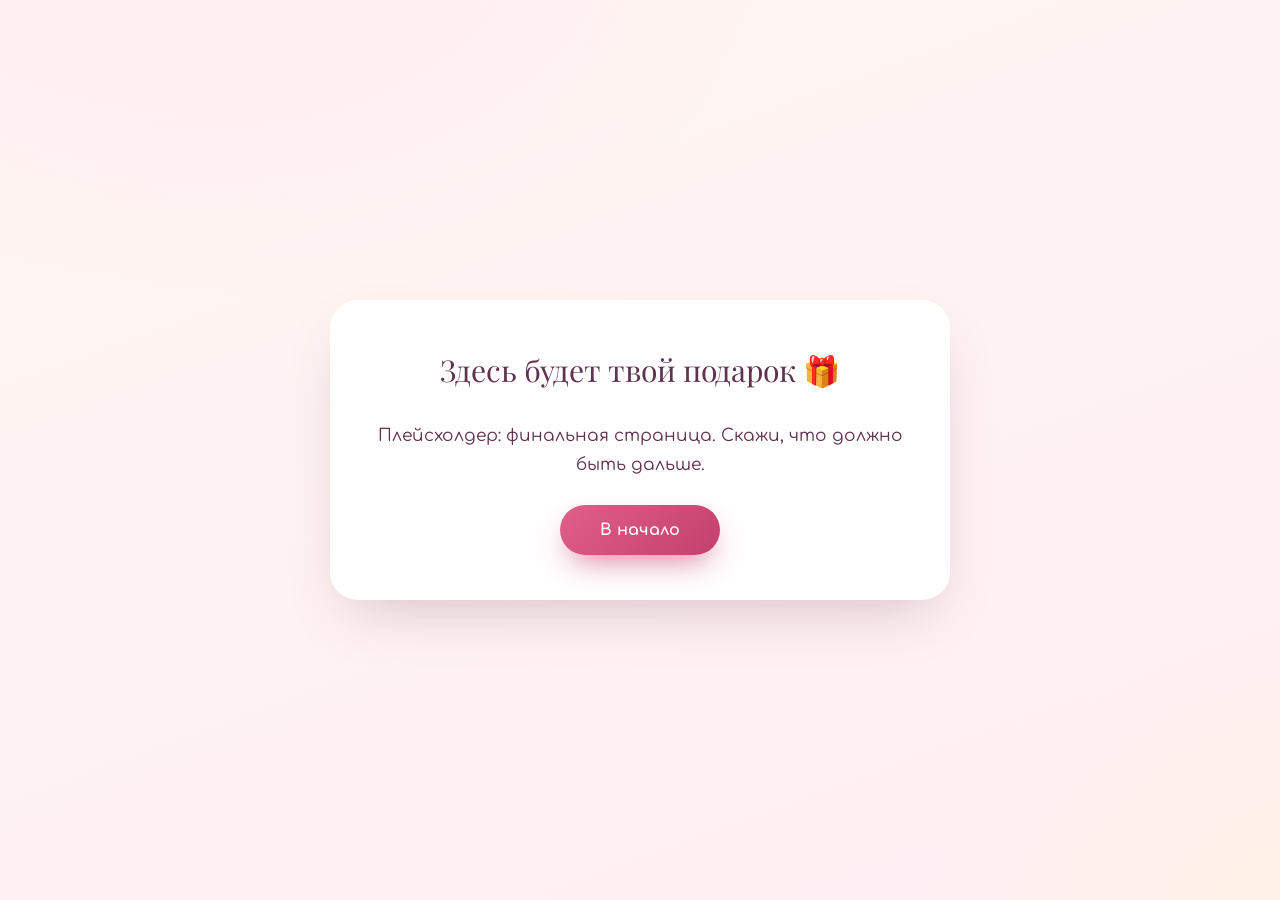
==== final.html @ 84bc2a52 "Rework: white landing with falling emoji; question -> reveal flow with wrong-answer modal" ====
<!DOCTYPE html>
<html lang="ru">
<head>
  <meta charset="UTF-8" />
  <meta name="viewport" content="width=device-width, initial-scale=1.0" />
  <title>Подарок · День матери</title>
  <link rel="preconnect" href="https://fonts.googleapis.com" />
  <link rel="preconnect" href="https://fonts.gstatic.com" crossorigin />
  <link
    href="https://fonts.googleapis.com/css2?family=Comfortaa:wght@400;500;600;700&family=Playfair+Display:ital,wght@0,500;0,600;0,700;1,500&display=swap"
    rel="stylesheet"
  />
  <link rel="stylesheet" href="css/quiz.css" />
</head>
<body>
  <main class="stage">
    <div class="card card--reveal">
      <p class="reveal-text" style="font-family: 'Playfair Display', serif; font-size: 30px; color: #5f3350;">
        Здесь будет твой подарок 🎁
      </p>
      <p class="reveal-text">
        Плейсхолдер: финальная страница. Скажи, что должно быть дальше.
      </p>
      <a class="btn btn--primary" href="index.html">В начало</a>
    </div>
  </main>
</body>
</html>
---- css/quiz.css ----
:root {
  --blush: #ffe3ea;
  --rose: #e0608a;
  --rose-deep: #c43f6d;
  --plum: #5f3350;
  --ink: #4a2f42;
  --ink-soft: #7c6473;
  --white: #ffffff;
  --shadow: 0 24px 60px -20px rgba(95, 51, 80, 0.28);
}

* {
  box-sizing: border-box;
  margin: 0;
  padding: 0;
}

html,
body {
  height: 100%;
}

body {
  font-family: "Comfortaa", system-ui, sans-serif;
  color: var(--ink);
  background:
    radial-gradient(1100px 700px at 15% -10%, #ffe9f0 0%, transparent 55%),
    radial-gradient(1000px 800px at 110% 110%, #fff2df 0%, transparent 50%),
    linear-gradient(160deg, #fff7f2 0%, #ffeef4 100%);
  min-height: 100vh;
  display: flex;
  align-items: center;
  justify-content: center;
  padding: 24px;
  -webkit-font-smoothing: antialiased;
}

.stage {
  width: 100%;
  max-width: 620px;
}

.card {
  background: rgba(255, 255, 255, 0.9);
  backdrop-filter: blur(14px);
  border: 1px solid rgba(255, 255, 255, 0.9);
  border-radius: 28px;
  box-shadow: var(--shadow);
  padding: 44px 36px;
  animation: rise 0.5s ease both;
}

@keyframes rise {
  from {
    opacity: 0;
    transform: translateY(18px);
  }
  to {
    opacity: 1;
    transform: translateY(0);
  }
}

/* ---------- прогресс ---------- */
.progress {
  display: flex;
  align-items: center;
  gap: 14px;
  margin-bottom: 28px;
}

.progress__bar {
  flex: 1;
  height: 10px;
  border-radius: 999px;
  background: var(--blush);
  overflow: hidden;
}

.progress__fill {
  height: 100%;
  width: 0;
  border-radius: 999px;
  background: linear-gradient(90deg, var(--rose), #e5a94a);
  transition: width 0.45s ease;
}

.progress__label {
  font-size: 13px;
  font-weight: 600;
  color: var(--ink-soft);
  white-space: nowrap;
}

/* ---------- вопрос ---------- */
.story {
  font-family: "Playfair Display", serif;
  font-size: clamp(21px, 4.5vw, 29px);
  line-height: 1.4;
  color: var(--plum);
  margin-bottom: 26px;
}

.options {
  display: grid;
  gap: 12px;
}

.option {
  font-family: inherit;
  font-size: 16px;
  font-weight: 500;
  text-align: left;
  color: var(--ink);
  background: var(--white);
  border: 2px solid var(--blush);
  border-radius: 18px;
  padding: 16px 20px;
  cursor: pointer;
  display: flex;
  align-items: center;
  gap: 12px;
  transition: border-color 0.2s ease, transform 0.15s ease;
}

.option:hover {
  border-color: var(--rose);
  transform: translateY(-1px);
}

.option__mark {
  flex: 0 0 26px;
  height: 26px;
  border-radius: 50%;
  background: var(--blush);
  color: var(--rose-deep);
  display: grid;
  place-items: center;
  font-size: 13px;
  font-weight: 700;
}

/* ---------- кнопки ---------- */
.btn {
  font-family: inherit;
  font-size: 16px;
  font-weight: 700;
  border: none;
  border-radius: 999px;
  padding: 16px 40px;
  cursor: pointer;
  text-decoration: none;
  display: inline-block;
  transition: transform 0.15s ease, box-shadow 0.2s ease;
}

.btn--primary {
  color: #fff;
  background: linear-gradient(135deg, var(--rose) 0%, var(--rose-deep) 100%);
  box-shadow: 0 14px 30px -10px rgba(196, 63, 109, 0.7);
}

.btn--primary:hover {
  transform: translateY(-2px);
  box-shadow: 0 20px 38px -12px rgba(196, 63, 109, 0.75);
}

.btn--primary:active {
  transform: scale(0.98);
}

/* ---------- модальное окно ---------- */
.modal {
  position: fixed;
  inset: 0;
  z-index: 50;
  display: grid;
  place-items: center;
  padding: 24px;
  background: rgba(95, 51, 80, 0.45);
  backdrop-filter: blur(4px);
  animation: fade 0.2s ease both;
}

.modal[hidden] {
  display: none;
}

@keyframes fade {
  from {
    opacity: 0;
  }
  to {
    opacity: 1;
  }
}

.modal__box {
  background: #fff;
  border-radius: 24px;
  padding: 34px 30px;
  max-width: 420px;
  text-align: center;
  box-shadow: 0 30px 70px -20px rgba(95, 51, 80, 0.5);
  animation: rise 0.3s ease both;
}

.modal__emoji {
  font-size: 40px;
  margin-bottom: 12px;
}

.modal__text {
  font-size: 17px;
  line-height: 1.55;
  color: var(--plum);
  margin-bottom: 24px;
}

/* ---------- страница «фото + текст» ---------- */
.card--reveal {
  text-align: center;
}

.reveal-photo {
  border-radius: 20px;
  overflow: hidden;
  margin-bottom: 22px;
  box-shadow: 0 18px 40px -18px rgba(95, 51, 80, 0.5);
}

.reveal-photo img {
  display: block;
  width: 100%;
  height: auto;
  max-height: 62vh;
  object-fit: cover;
}

.reveal-text {
  font-size: 17px;
  line-height: 1.7;
  color: var(--plum);
  margin-bottom: 26px;
}

@media (max-width: 480px) {
  body {
    padding: 14px;
  }

  .card {
    padding: 30px 22px;
    border-radius: 22px;
  }
}
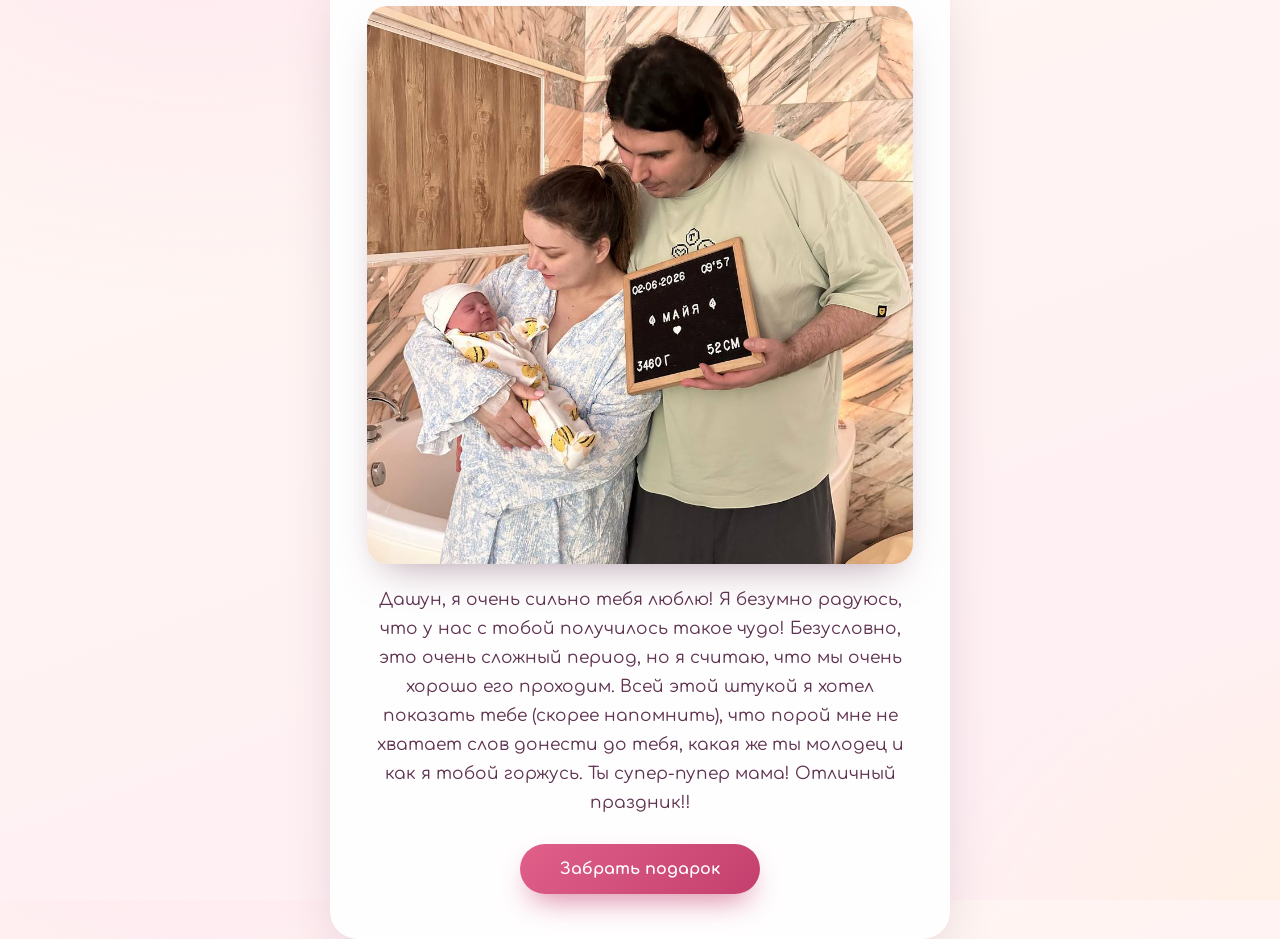
==== commit 351e8025: "Add final message page and gift placeholder" ====
--- a/final.html
+++ b/final.html
@@ -3,7 +3,7 @@
 <head>
   <meta charset="UTF-8" />
   <meta name="viewport" content="width=device-width, initial-scale=1.0" />
-  <title>Подарок · День матери</title>
+  <title>· День матери</title>
   <link rel="preconnect" href="https://fonts.googleapis.com" />
   <link rel="preconnect" href="https://fonts.gstatic.com" crossorigin />
   <link
@@ -15,13 +15,18 @@
 <body>
   <main class="stage">
     <div class="card card--reveal">
-      <p class="reveal-text" style="font-family: 'Playfair Display', serif; font-size: 30px; color: #5f3350;">
-        Здесь будет твой подарок 🎁
+      <div class="reveal-photo">
+        <img src="assets/photos/s-tablichkoy.jpg" alt="" />
+      </div>
+      <p class="reveal-text">
+        Дашун, я очень сильно тебя люблю! Я безумно радуюсь, что у нас с тобой
+        получилось такое чудо! Безусловно, это очень сложный период, но я
+        считаю, что мы очень хорошо его проходим. Всей этой штукой я хотел
+        показать тебе (скорее напомнить), что порой мне не хватает слов донести
+        до тебя, какая же ты молодец и как я тобой горжусь. Ты супер-пупер мама!
+        Отличный праздник!!
       </p>
-      <p class="reveal-text">
-        Плейсхолдер: финальная страница. Скажи, что должно быть дальше.
-      </p>
-      <a class="btn btn--primary" href="index.html">В начало</a>
+      <a class="btn btn--primary" href="gift.html">Забрать подарок</a>
     </div>
   </main>
 </body>
--- a/css/quiz.css
+++ b/css/quiz.css
@@ -1,3 +1,7 @@
+[hidden] {
+  display: none !important;
+}
+
 :root {
   --blush: #ffe3ea;
   --rose: #e0608a;
@@ -38,6 +42,63 @@
 .stage {
   width: 100%;
   max-width: 620px;
+  position: relative;
+  z-index: 1;
+}
+
+/* ---------- тема «звёздное небо» ---------- */
+.stars-canvas {
+  position: fixed;
+  inset: 0;
+  z-index: 0;
+  pointer-events: none;
+}
+
+body.theme-stars {
+  background:
+    radial-gradient(circle at 50% 120%, #2b2352 0%, #141033 45%, #05030f 100%);
+}
+
+body.theme-stars .card {
+  background: rgba(32, 27, 58, 0.72);
+  border-color: rgba(160, 150, 220, 0.28);
+  box-shadow: 0 28px 70px -24px rgba(0, 0, 0, 0.7);
+}
+
+body.theme-stars .story {
+  color: #f1ecff;
+}
+
+body.theme-stars .progress__bar {
+  background: rgba(255, 255, 255, 0.14);
+}
+
+body.theme-stars .progress__label {
+  color: #cfc6f0;
+}
+
+body.theme-stars .option {
+  background: rgba(62, 55, 104, 0.5);
+  border-color: rgba(154, 142, 224, 0.3);
+  color: #ece7ff;
+}
+
+body.theme-stars .option:hover {
+  border-color: #b9a8ff;
+  background: rgba(78, 69, 128, 0.62);
+}
+
+body.theme-stars .option__mark {
+  background: rgba(154, 142, 224, 0.28);
+  color: #fff;
+}
+
+body.theme-stars .modal__box {
+  background: #241f42;
+}
+
+body.theme-stars .modal__text {
+  color: #ece7ff;
 }
 
 .card {
@@ -93,6 +154,21 @@
 }
 
 /* ---------- вопрос ---------- */
+.question-photo {
+  border-radius: 18px;
+  overflow: hidden;
+  margin-bottom: 22px;
+  box-shadow: 0 16px 36px -18px rgba(95, 51, 80, 0.5);
+}
+
+.question-photo img {
+  display: block;
+  width: 100%;
+  height: auto;
+  max-height: 46vh;
+  object-fit: cover;
+}
+
 .story {
   font-family: "Playfair Display", serif;
   font-size: clamp(21px, 4.5vw, 29px);
@@ -140,6 +216,702 @@
   font-weight: 700;
 }
 
+/* ---------- слайдер ---------- */
+.slider-block {
+  margin-top: 6px;
+}
+
+.slider-value {
+  font-family: "Playfair Display", serif;
+  font-size: 56px;
+  font-weight: 700;
+  line-height: 1;
+  color: var(--rose-deep);
+  margin-bottom: 18px;
+}
+
+.slider {
+  -webkit-appearance: none;
+  appearance: none;
+  width: 100%;
+  height: 30px;
+  margin: 0;
+  background: transparent;
+  outline: none;
+  cursor: pointer;
+}
+
+.slider::-webkit-slider-runnable-track {
+  height: 14px;
+  border-radius: 999px;
+  background: linear-gradient(90deg, #ffe3ea 0%, #e0608a 100%);
+}
+
+.slider::-webkit-slider-thumb {
+  -webkit-appearance: none;
+  appearance: none;
+  width: 30px;
+  height: 30px;
+  margin-top: -8px;
+  border-radius: 50%;
+  background: #fff;
+  border: 4px solid var(--rose-deep);
+  box-shadow: 0 6px 16px -4px rgba(196, 63, 109, 0.8);
+  cursor: grab;
+  transition: transform 0.15s ease;
+}
+
+.slider::-webkit-slider-thumb:active {
+  cursor: grabbing;
+  transform: scale(1.12);
+}
+
+.slider::-moz-range-track {
+  height: 14px;
+  border-radius: 999px;
+  background: linear-gradient(90deg, #ffe3ea 0%, #e0608a 100%);
+}
+
+.slider::-moz-range-thumb {
+  width: 30px;
+  height: 30px;
+  border-radius: 50%;
+  background: #fff;
+  border: 4px solid var(--rose-deep);
+  box-shadow: 0 6px 16px -4px rgba(196, 63, 109, 0.8);
+  cursor: grab;
+}
+
+.slider:disabled {
+  cursor: default;
+}
+
+.slider-ends {
+  display: flex;
+  justify-content: space-between;
+  margin-top: 12px;
+  font-size: 13px;
+  font-weight: 600;
+  color: var(--ink-soft);
+}
+
+/* ---------- убегающая кнопка ---------- */
+.escape {
+  display: flex;
+  gap: 14px;
+  justify-content: center;
+  align-items: center;
+  flex-wrap: wrap;
+  position: relative;
+  min-height: 130px;
+}
+
+.escape__stay {
+  position: relative;
+  z-index: 2;
+}
+
+.escape__run {
+  position: relative;
+  z-index: 1;
+  color: #fff;
+  background: linear-gradient(135deg, var(--rose) 0%, var(--rose-deep) 100%);
+  box-shadow: 0 14px 30px -10px rgba(196, 63, 109, 0.7);
+  transition: transform 0.22s ease;
+}
+
+.escape__run:hover {
+  box-shadow: 0 20px 38px -12px rgba(196, 63, 109, 0.75);
+}
+
+/* ---------- забрось мяч в кольцо ---------- */
+.game {
+  position: relative;
+  width: 100%;
+  height: 380px;
+  margin-top: 6px;
+  border-radius: 22px;
+  border: 1px solid rgba(224, 96, 138, 0.18);
+  background:
+    radial-gradient(circle at 82% 16%, #fff6e9 0%, transparent 60%),
+    linear-gradient(160deg, #fff1f5 0%, #ffe7ef 100%);
+  overflow: hidden;
+  touch-action: none;
+  user-select: none;
+  -webkit-user-select: none;
+}
+
+.hoop {
+  position: absolute;
+  top: 44px;
+  right: 48px;
+  width: 104px;
+  height: 104px;
+}
+
+.hoop__board {
+  position: absolute;
+  top: -20px;
+  left: 50%;
+  transform: translateX(-50%);
+  width: 88px;
+  height: 64px;
+  border-radius: 10px;
+  background: rgba(255, 255, 255, 0.9);
+  border: 3px solid rgba(224, 96, 138, 0.35);
+  box-shadow: 0 10px 24px -12px rgba(95, 51, 80, 0.4);
+}
+
+.hoop__ring {
+  position: relative;
+  width: 104px;
+  height: 104px;
+  border-radius: 50%;
+  border: 11px solid #ef7d3f;
+  background: transparent;
+  box-shadow:
+    0 0 0 4px rgba(239, 125, 63, 0.2),
+    0 16px 30px -14px rgba(196, 63, 109, 0.5),
+    inset 0 0 22px rgba(239, 125, 63, 0.35);
+  transition: border-color 0.2s ease, box-shadow 0.2s ease;
+}
+
+.hoop--hot .hoop__ring {
+  border-color: var(--rose-deep);
+  box-shadow:
+    0 0 0 9px rgba(224, 96, 138, 0.28),
+    0 16px 30px -14px rgba(196, 63, 109, 0.6);
+}
+
+.ball {
+  position: absolute;
+  left: 22px;
+  bottom: 22px;
+  width: 62px;
+  height: 62px;
+  border-radius: 50%;
+  cursor: grab;
+  z-index: 3;
+  background: radial-gradient(circle at 32% 28%, #ffb066 0%, #f0873a 45%, #d9651f 100%);
+  box-shadow:
+    inset -6px -8px 16px rgba(150, 60, 10, 0.45),
+    inset 6px 8px 16px rgba(255, 200, 140, 0.5),
+    0 16px 26px -12px rgba(120, 55, 15, 0.6);
+  animation: ballBob 2.6s ease-in-out infinite;
+}
+
+.ball::before,
+.ball::after {
+  content: "";
+  position: absolute;
+  inset: 0;
+  border-radius: 50%;
+}
+
+.ball::before {
+  border-top: 3px solid rgba(90, 40, 10, 0.5);
+  border-bottom: 3px solid rgba(90, 40, 10, 0.5);
+}
+
+.ball::after {
+  border-left: 3px solid rgba(90, 40, 10, 0.5);
+  border-right: 3px solid rgba(90, 40, 10, 0.5);
+}
+
+.ball--dragging {
+  cursor: grabbing;
+  z-index: 5;
+  animation: none;
+}
+
+.ball--in {
+  animation: ballPop 0.4s ease both;
+}
+
+@keyframes ballBob {
+  0%,
+  100% {
+    transform: translateY(0);
+  }
+  50% {
+    transform: translateY(-8px);
+  }
+}
+
+@keyframes ballPop {
+  0% {
+    transform: scale(1);
+  }
+  40% {
+    transform: scale(0.72);
+  }
+  100% {
+    transform: scale(0.92);
+  }
+}
+
+/* ---------- сейф ---------- */
+.safe {
+  margin-top: 6px;
+}
+
+.safe__hints {
+  list-style: none;
+  counter-reset: safe-q;
+  display: grid;
+  gap: 8px;
+  margin-bottom: 22px;
+}
+
+.safe__hint {
+  counter-increment: safe-q;
+  font-size: 15px;
+  font-weight: 500;
+  color: var(--plum);
+  background: #fff;
+  border: 2px solid var(--blush);
+  border-radius: 14px;
+  padding: 11px 16px;
+}
+
+.safe__hint::before {
+  content: counter(safe-q) ". ";
+  color: var(--rose-deep);
+  font-weight: 700;
+}
+
+.safe__device {
+  position: relative;
+  width: 100%;
+  max-width: 340px;
+  height: 430px;
+  margin: 0 auto;
+  border-radius: 22px;
+  background: linear-gradient(160deg, #8f8f98 0%, #6f6f78 45%, #55555e 100%);
+  box-shadow:
+    inset 0 2px 6px rgba(255, 255, 255, 0.35),
+    inset 0 -10px 22px rgba(0, 0, 0, 0.45),
+    0 28px 55px -22px rgba(95, 51, 80, 0.55);
+  perspective: 1300px;
+}
+
+.safe__door {
+  position: absolute;
+  inset: 0;
+  z-index: 2;
+  padding: 24px 22px;
+  display: flex;
+  flex-direction: column;
+  gap: 16px;
+  border-radius: 22px;
+  background: linear-gradient(160deg, #9d9da6 0%, #77777f 50%, #5c5c65 100%);
+  box-shadow:
+    inset 0 2px 5px rgba(255, 255, 255, 0.45),
+    inset 0 -8px 18px rgba(0, 0, 0, 0.4),
+    0 18px 36px -16px rgba(0, 0, 0, 0.55);
+  transform-origin: left center;
+  transform-style: preserve-3d;
+  backface-visibility: hidden;
+  transition: transform 0.9s cubic-bezier(0.55, 0, 0.25, 1);
+}
+
+.safe--open .safe__door {
+  transform: rotateY(-118deg);
+}
+
+.safe__inner {
+  position: absolute;
+  inset: 0;
+  z-index: 1;
+  display: grid;
+  place-items: center;
+  border-radius: 22px;
+  background: radial-gradient(circle at 50% 38%, #3b3b44 0%, #23232a 72%);
+  box-shadow: inset 0 0 44px rgba(0, 0, 0, 0.85);
+  overflow: hidden;
+}
+
+.safe__surprise {
+  animation: rise 0.45s ease both;
+}
+
+.safe__display {
+  font-family: "Courier New", monospace;
+  font-size: 36px;
+  font-weight: 700;
+  letter-spacing: 12px;
+  text-align: center;
+  text-indent: 12px;
+  color: #7dffb0;
+  background: #14181a;
+  border-radius: 12px;
+  padding: 14px 8px;
+  text-shadow: 0 0 12px rgba(125, 255, 176, 0.6);
+  box-shadow:
+    inset 0 0 18px rgba(125, 255, 176, 0.22),
+    0 4px 12px rgba(0, 0, 0, 0.5);
+}
+
+.safe__keys {
+  flex: 1;
+  display: grid;
+  grid-template-columns: repeat(3, 1fr);
+  gap: 10px;
+}
+
+.safe__key {
+  font-family: inherit;
+  font-size: 22px;
+  font-weight: 700;
+  color: #f2f2f5;
+  background: linear-gradient(160deg, #6c6c75, #4c4c54);
+  border: none;
+  border-radius: 12px;
+  cursor: pointer;
+  box-shadow:
+    inset 0 1px 2px rgba(255, 255, 255, 0.3),
+    0 4px 8px rgba(0, 0, 0, 0.4);
+  transition: transform 0.08s ease, background 0.15s ease;
+}
+
+.safe__key:hover {
+  background: linear-gradient(160deg, #7d7d87, #5b5b63);
+}
+
+.safe__key:active {
+  transform: scale(0.93);
+}
+
+.safe__key--empty {
+  visibility: hidden;
+}
+
+.safe--shake .safe__device {
+  animation: safeShake 0.45s ease;
+}
+
+@keyframes safeShake {
+  0%,
+  100% {
+    transform: translateX(0);
+  }
+  20% {
+    transform: translateX(-9px);
+  }
+  40% {
+    transform: translateX(8px);
+  }
+  60% {
+    transform: translateX(-6px);
+  }
+  80% {
+    transform: translateX(4px);
+  }
+}
+
+/* ---------- колесо «Поле чудес» ---------- */
+.wheel {
+  margin-top: 6px;
+}
+
+.wheel__stage {
+  position: relative;
+  width: min(80vw, 340px);
+  aspect-ratio: 1 / 1;
+  margin: 14px auto 4px;
+  cursor: pointer;
+  user-select: none;
+  -webkit-user-select: none;
+}
+
+.wheel__canvas {
+  display: block;
+  width: 100%;
+  height: 100%;
+  border-radius: 50%;
+  filter: drop-shadow(0 22px 40px rgba(95, 51, 80, 0.35));
+}
+
+.wheel__pointer {
+  position: absolute;
+  top: -14px;
+  left: 50%;
+  transform: translateX(-50%);
+  width: 0;
+  height: 0;
+  border-left: 15px solid transparent;
+  border-right: 15px solid transparent;
+  border-top: 28px solid var(--rose-deep);
+  z-index: 3;
+  filter: drop-shadow(0 4px 6px rgba(95, 51, 80, 0.4));
+}
+
+.wheel__hub {
+  position: absolute;
+  top: 50%;
+  left: 50%;
+  transform: translate(-50%, -50%);
+  width: 86px;
+  height: 86px;
+  border-radius: 50%;
+  background: #fff;
+  border: 5px solid #f2c14e;
+  color: var(--rose-deep);
+  font-weight: 700;
+  font-size: 15px;
+  display: grid;
+  place-items: center;
+  text-align: center;
+  z-index: 4;
+  box-shadow: 0 10px 22px -10px rgba(95, 51, 80, 0.6);
+}
+
+.wheel--spinning .wheel__hub {
+  color: var(--ink-soft);
+}
+
+/* ---------- запотевшее стекло ---------- */
+.wipe {
+  margin-top: 6px;
+}
+
+.wipe__stage {
+  width: 100%;
+  max-width: 360px;
+  margin: 0 auto;
+}
+
+.wipe__window {
+  position: relative;
+  width: 100%;
+  aspect-ratio: 5 / 4;
+  border-radius: 20px;
+  overflow: hidden;
+  background: linear-gradient(160deg, #cfe8ff 0%, #eaf4ff 45%, #dff0e6 100%);
+  box-shadow:
+    inset 0 0 0 8px rgba(255, 255, 255, 0.65),
+    0 20px 44px -20px rgba(95, 51, 80, 0.5);
+}
+
+.wipe__content {
+  position: absolute;
+  inset: 0;
+  z-index: 1;
+  display: flex;
+  flex-direction: column;
+  align-items: center;
+  justify-content: center;
+  gap: 18px;
+  padding: 24px;
+  text-align: center;
+  animation: rise 0.5s ease both;
+}
+
+.wipe__msg {
+  font-family: "Playfair Display", serif;
+  font-size: clamp(19px, 4.5vw, 25px);
+  line-height: 1.35;
+  color: var(--plum);
+}
+
+.wipe__canvas {
+  position: absolute;
+  inset: 0;
+  z-index: 2;
+  width: 100%;
+  height: 100%;
+  cursor: grab;
+  touch-action: none;
+}
+
+.wipe__canvas:active {
+  cursor: grabbing;
+}
+
+.wipe__canvas--done {
+  pointer-events: none;
+  animation: wipeFade 0.5s ease both;
+}
+
+@keyframes wipeFade {
+  to {
+    opacity: 0;
+  }
+}
+
+.wipe__bar {
+  height: 10px;
+  border-radius: 999px;
+  background: var(--blush);
+  overflow: hidden;
+  margin-top: 16px;
+}
+
+.wipe__fill {
+  height: 100%;
+  width: 0;
+  border-radius: 999px;
+  background: linear-gradient(90deg, var(--rose), #e5a94a);
+  transition: width 0.15s linear;
+}
+
+/* ---------- собери бутерброд ---------- */
+.burger {
+  margin-top: 6px;
+}
+
+.burger__plate {
+  position: relative;
+  height: 320px;
+  border-radius: 22px;
+  border: 1px dashed rgba(224, 96, 138, 0.35);
+  background: linear-gradient(180deg, #ffffff 0%, #fff6ec 100%);
+  display: flex;
+  align-items: flex-end;
+  justify-content: center;
+  padding-bottom: 16px;
+  overflow: hidden;
+}
+
+.burger__stack {
+  display: flex;
+  flex-direction: column-reverse;
+  align-items: center;
+}
+
+.layer {
+  flex: 0 0 auto;
+  width: 210px;
+  animation: dropIn 0.3s ease both;
+}
+
+.layer--bun-bottom {
+  height: 34px;
+  border-radius: 8px 8px 20px 20px;
+  background: linear-gradient(180deg, #e2ac70 0%, #c9873f 100%);
+}
+
+.layer--cutlet {
+  width: 224px;
+  height: 26px;
+  border-radius: 12px;
+  background: linear-gradient(180deg, #7a4a26 0%, #573319 100%);
+}
+
+.layer--lettuce {
+  width: 234px;
+  height: 20px;
+  border-radius: 10px;
+  background: linear-gradient(180deg, #8fd35a 0%, #5fae34 100%);
+}
+
+.layer--cheese {
+  width: 216px;
+  height: 18px;
+  border-radius: 6px;
+  background: linear-gradient(180deg, #ffd95e 0%, #f2b91e 100%);
+}
+
+.layer--top {
+  height: 50px;
+  border-radius: 70px 70px 12px 12px;
+  background: linear-gradient(180deg, #e7b375 0%, #cf9440 100%);
+}
+
+@keyframes dropIn {
+  from {
+    opacity: 0;
+    transform: translateY(-20px) scale(0.95);
+  }
+  to {
+    opacity: 1;
+    transform: none;
+  }
+}
+
+.burger__plate.is-wrong {
+  animation: burgerShake 0.4s ease;
+}
+
+@keyframes burgerShake {
+  0%,
+  100% {
+    transform: translateX(0);
+  }
+  20% {
+    transform: translateX(-8px);
+  }
+  40% {
+    transform: translateX(7px);
+  }
+  60% {
+    transform: translateX(-5px);
+  }
+  80% {
+    transform: translateX(3px);
+  }
+}
+
+.burger__items {
+  display: flex;
+  flex-wrap: wrap;
+  gap: 10px;
+  justify-content: center;
+  margin-top: 20px;
+}
+
+.ing {
+  font-family: inherit;
+  font-size: 14px;
+  font-weight: 600;
+  color: var(--ink);
+  background: #fff;
+  border: 2px solid var(--blush);
+  border-radius: 14px;
+  padding: 10px 14px;
+  cursor: pointer;
+  display: flex;
+  align-items: center;
+  gap: 8px;
+  transition: transform 0.12s ease, border-color 0.2s ease, opacity 0.2s ease;
+}
+
+.ing:hover {
+  border-color: var(--rose);
+  transform: translateY(-1px);
+}
+
+.ing:active {
+  transform: scale(0.96);
+}
+
+.ing__emoji {
+  font-size: 18px;
+}
+
+.ing--used {
+  opacity: 0.35;
+  pointer-events: none;
+}
+
+.ing--wrong {
+  animation: ingShake 0.35s ease;
+  border-color: var(--rose-deep);
+}
+
+@keyframes ingShake {
+  0%,
+  100% {
+    transform: translateX(0);
+  }
+  30% {
+    transform: translateX(-5px);
+  }
+  60% {
+    transform: translateX(5px);
+  }
+}
+
 /* ---------- кнопки ---------- */
 .btn {
   font-family: inherit;
@@ -229,7 +1001,8 @@
   box-shadow: 0 18px 40px -18px rgba(95, 51, 80, 0.5);
 }
 
-.reveal-photo img {
+.reveal-photo img,
+.reveal-photo video {
   display: block;
   width: 100%;
   height: auto;
@@ -237,6 +1010,10 @@
   object-fit: cover;
 }
 
+.reveal-photo video {
+  background: #000;
+}
+
 .reveal-text {
   font-size: 17px;
   line-height: 1.7;
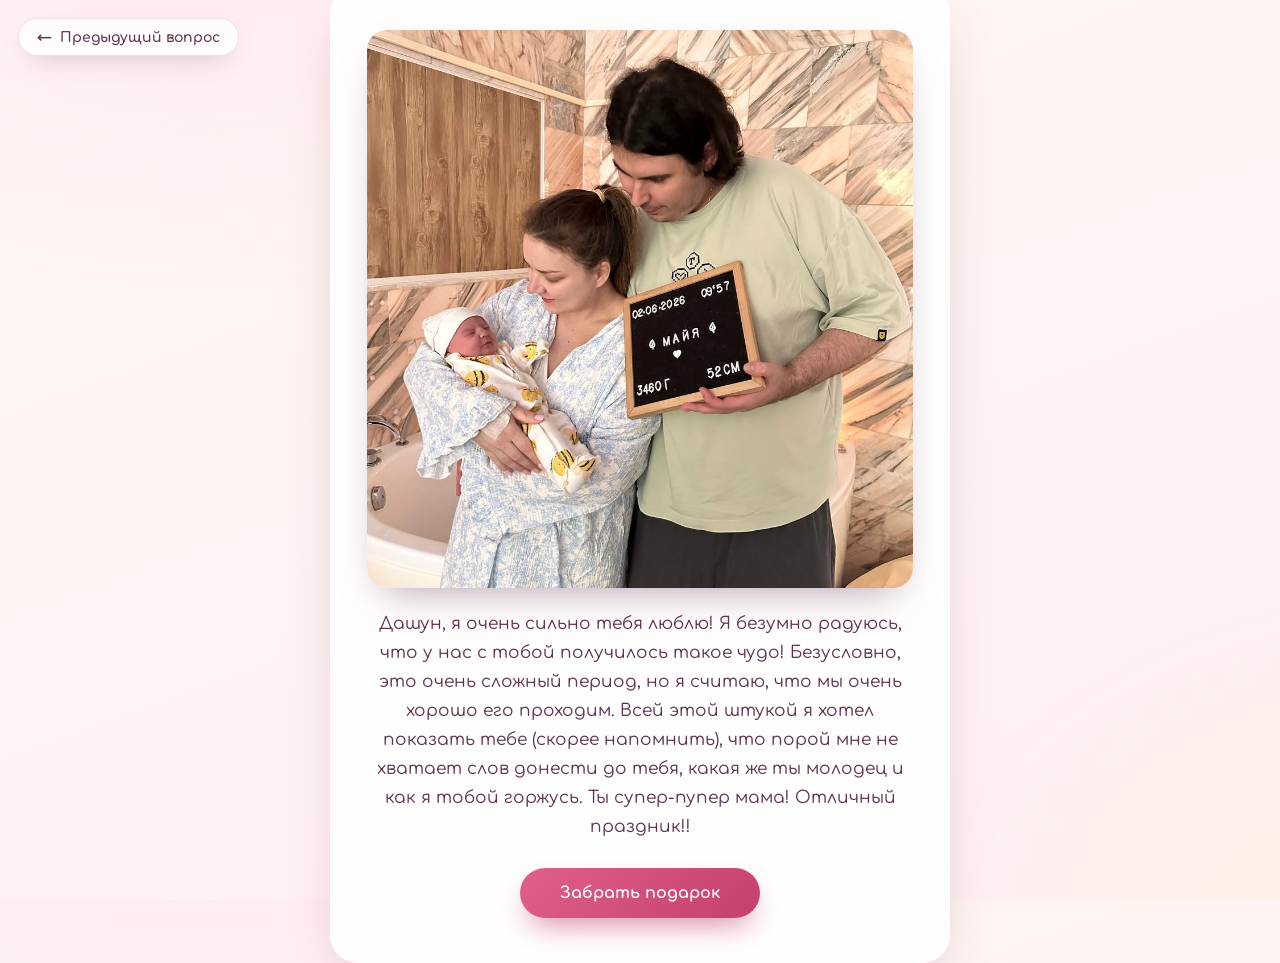
==== commit 9715e0f0: "Add back button to previous question on all flow pages" ====
--- a/final.html
+++ b/final.html
@@ -29,5 +29,8 @@
       <a class="btn btn--primary" href="gift.html">Забрать подарок</a>
     </div>
   </main>
+
+  <script src="js/quiz-data.js"></script>
+  <script src="js/back.js"></script>
 </body>
 </html>
--- a/css/quiz.css
+++ b/css/quiz.css
@@ -941,6 +941,54 @@
   transform: scale(0.98);
 }
 
+/* ---------- кнопка «Предыдущий вопрос» ---------- */
+body.has-back {
+  padding-top: 72px;
+}
+
+.back-link {
+  position: fixed;
+  top: 18px;
+  left: 18px;
+  z-index: 40;
+  display: inline-flex;
+  align-items: center;
+  gap: 8px;
+  padding: 10px 18px;
+  border-radius: 999px;
+  font-family: inherit;
+  font-size: 14px;
+  font-weight: 600;
+  color: var(--plum);
+  text-decoration: none;
+  background: rgba(255, 255, 255, 0.82);
+  border: 1px solid rgba(95, 51, 80, 0.12);
+  backdrop-filter: blur(10px);
+  box-shadow: 0 10px 26px -14px rgba(95, 51, 80, 0.5);
+  transition: transform 0.15s ease, box-shadow 0.2s ease;
+}
+
+.back-link:hover {
+  transform: translateY(-1px);
+  box-shadow: 0 14px 30px -14px rgba(95, 51, 80, 0.6);
+}
+
+.back-link:active {
+  transform: scale(0.97);
+}
+
+.back-link__arrow {
+  font-size: 16px;
+  line-height: 1;
+}
+
+body.theme-stars .back-link {
+  color: #ece7ff;
+  background: rgba(40, 34, 74, 0.78);
+  border-color: rgba(154, 142, 224, 0.32);
+  box-shadow: 0 10px 26px -14px rgba(0, 0, 0, 0.7);
+}
+
 /* ---------- модальное окно ---------- */
 .modal {
   position: fixed;
@@ -994,6 +1042,32 @@
   text-align: center;
 }
 
+.gift-art {
+  max-width: 220px;
+  margin: 0 auto 22px;
+  animation: giftPop 0.6s ease both;
+}
+
+.gift-art svg {
+  display: block;
+  width: 100%;
+  height: auto;
+}
+
+@keyframes giftPop {
+  0% {
+    opacity: 0;
+    transform: scale(0.85) translateY(10px);
+  }
+  60% {
+    transform: scale(1.04);
+  }
+  100% {
+    opacity: 1;
+    transform: scale(1) translateY(0);
+  }
+}
+
 .reveal-photo {
   border-radius: 20px;
   overflow: hidden;
@@ -1026,6 +1100,17 @@
     padding: 14px;
   }
 
+  body.has-back {
+    padding-top: 66px;
+  }
+
+  .back-link {
+    top: 12px;
+    left: 12px;
+    padding: 8px 14px;
+    font-size: 13px;
+  }
+
   .card {
     padding: 30px 22px;
     border-radius: 22px;
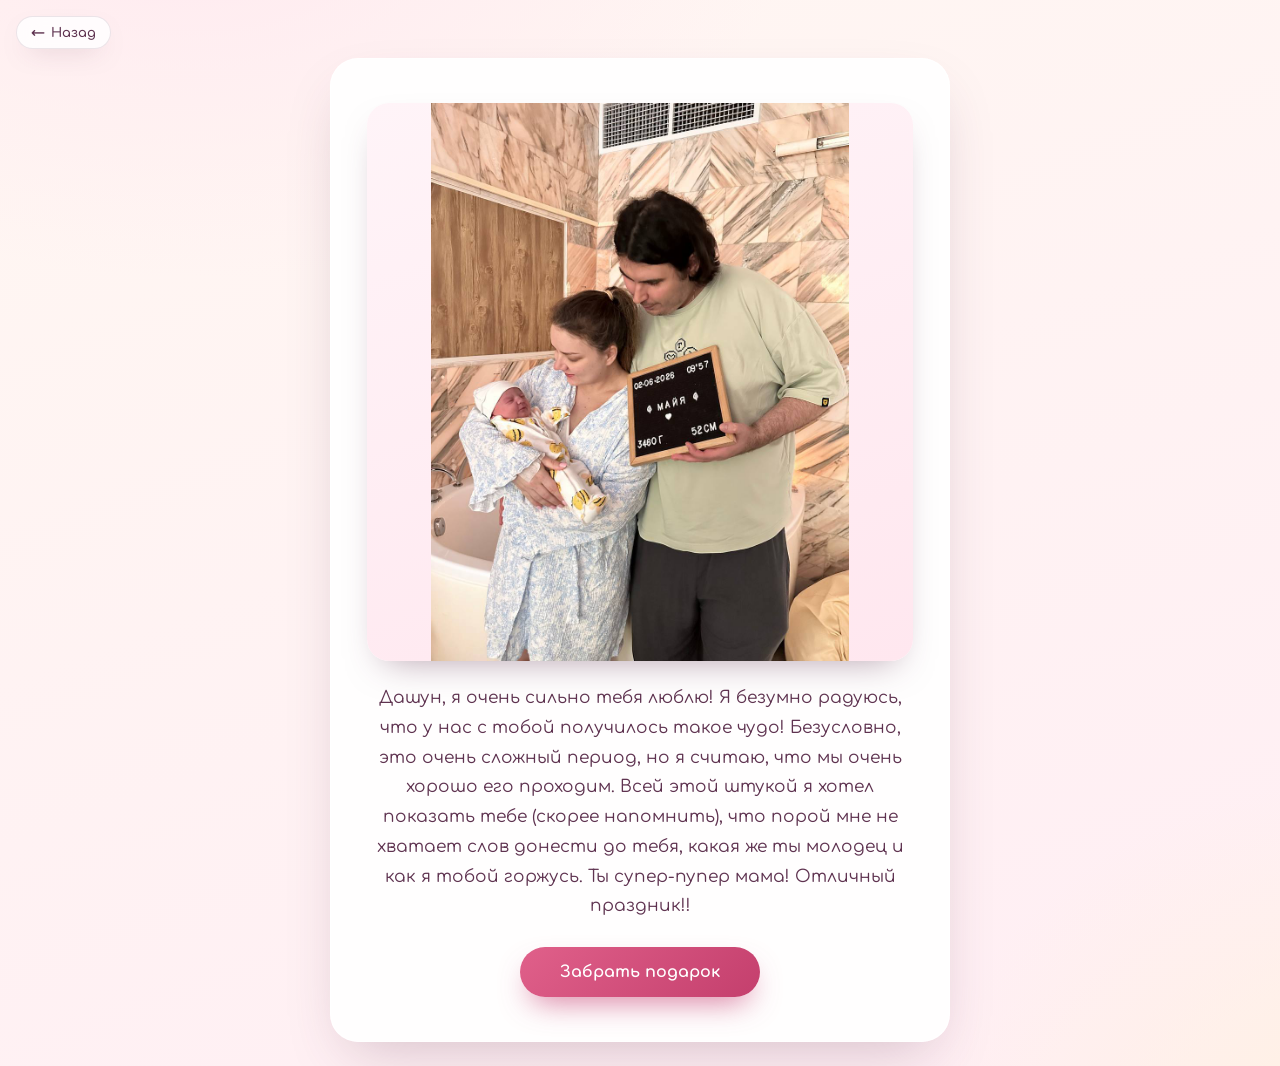
==== commit 72982150: "Design polish: shared tokens, photo fit, a11y focus, mobile, motion, typography" ====
--- a/final.html
+++ b/final.html
@@ -10,6 +10,7 @@
     href="https://fonts.googleapis.com/css2?family=Comfortaa:wght@400;500;600;700&family=Playfair+Display:ital,wght@0,500;0,600;0,700;1,500&display=swap"
     rel="stylesheet"
   />
+  <link rel="stylesheet" href="css/tokens.css" />
   <link rel="stylesheet" href="css/quiz.css" />
 </head>
 <body>
--- a/css/tokens.css
+++ b/css/tokens.css
@@ -0,0 +1,66 @@
+/* ============================================================
+   Общая система: токены, reset, доступность.
+   Подключается первым на всех страницах.
+   ============================================================ */
+:root {
+  /* палитра */
+  --blush: #ffe3ea;
+  --rose: #e0608a;
+  --rose-deep: #c43f6d;
+  --gold: #e5a94a;
+  --plum: #5f3350;
+  --ink: #4a2f42;
+  --ink-soft: #7c6473;
+  --success: #2f9e6b;
+  --white: #ffffff;
+
+  /* радиусы */
+  --radius-xs: 10px;
+  --radius-sm: 14px;
+  --radius-md: 18px;
+  --radius-lg: 22px;
+  --radius-xl: 28px;
+  --radius-pill: 999px;
+
+  /* тени */
+  --shadow-sm: 0 10px 26px -14px rgba(95, 51, 80, 0.5);
+  --shadow-md: 0 16px 36px -18px rgba(95, 51, 80, 0.5);
+  --shadow-lg: 0 24px 60px -20px rgba(95, 51, 80, 0.28);
+  --shadow-btn: 0 14px 30px -10px rgba(196, 63, 109, 0.7);
+  --shadow-btn-hover: 0 20px 38px -12px rgba(196, 63, 109, 0.75);
+
+  /* отступы */
+  --space-1: 8px;
+  --space-2: 12px;
+  --space-3: 16px;
+  --space-4: 22px;
+  --space-5: 28px;
+
+  /* движение */
+  --dur-fast: 0.15s;
+  --dur-med: 0.3s;
+  --dur-slow: 0.5s;
+  --ease-standard: cubic-bezier(0.4, 0, 0.2, 1);
+
+  /* фокус */
+  --focus-ring: rgba(196, 63, 109, 0.7);
+  --focus-offset: 3px;
+}
+
+* {
+  box-sizing: border-box;
+  margin: 0;
+  padding: 0;
+}
+
+[hidden] {
+  display: none !important;
+}
+
+a:focus-visible,
+button:focus-visible,
+input:focus-visible,
+[tabindex]:focus-visible {
+  outline: 3px solid var(--focus-ring);
+  outline-offset: var(--focus-offset);
+}
--- a/css/quiz.css
+++ b/css/quiz.css
@@ -1,29 +1,3 @@
-[hidden] {
-  display: none !important;
-}
-
-:root {
-  --blush: #ffe3ea;
-  --rose: #e0608a;
-  --rose-deep: #c43f6d;
-  --plum: #5f3350;
-  --ink: #4a2f42;
-  --ink-soft: #7c6473;
-  --white: #ffffff;
-  --shadow: 0 24px 60px -20px rgba(95, 51, 80, 0.28);
-}
-
-* {
-  box-sizing: border-box;
-  margin: 0;
-  padding: 0;
-}
-
-html,
-body {
-  height: 100%;
-}
-
 body {
   font-family: "Comfortaa", system-ui, sans-serif;
   color: var(--ink);
@@ -57,6 +31,7 @@
 body.theme-stars {
   background:
     radial-gradient(circle at 50% 120%, #2b2352 0%, #141033 45%, #05030f 100%);
+  --focus-ring: rgba(185, 168, 255, 0.9);
 }
 
 body.theme-stars .card {
@@ -105,10 +80,10 @@
   background: rgba(255, 255, 255, 0.9);
   backdrop-filter: blur(14px);
   border: 1px solid rgba(255, 255, 255, 0.9);
-  border-radius: 28px;
-  box-shadow: var(--shadow);
+  border-radius: var(--radius-xl);
+  box-shadow: var(--shadow-lg);
   padding: 44px 36px;
-  animation: rise 0.5s ease both;
+  animation: rise var(--dur-slow) var(--ease-standard) both;
 }
 
 @keyframes rise {
@@ -155,10 +130,11 @@
 
 /* ---------- вопрос ---------- */
 .question-photo {
-  border-radius: 18px;
+  border-radius: var(--radius-md);
   overflow: hidden;
   margin-bottom: 22px;
-  box-shadow: 0 16px 36px -18px rgba(95, 51, 80, 0.5);
+  box-shadow: var(--shadow-md);
+  background: linear-gradient(160deg, #fff4f8 0%, #ffe7ef 100%);
 }
 
 .question-photo img {
@@ -166,7 +142,7 @@
   width: 100%;
   height: auto;
   max-height: 46vh;
-  object-fit: cover;
+  object-fit: contain;
 }
 
 .story {
@@ -175,6 +151,11 @@
   line-height: 1.4;
   color: var(--plum);
   margin-bottom: 26px;
+}
+
+.story--long {
+  font-size: clamp(18px, 3.6vw, 24px);
+  line-height: 1.5;
 }
 
 .options {
@@ -204,6 +185,18 @@
   transform: translateY(-1px);
 }
 
+.option--correct,
+.option--correct:hover {
+  border-color: var(--success);
+  background: #eafaf1;
+  transform: none;
+}
+
+.option--correct .option__mark {
+  background: var(--success);
+  color: #fff;
+}
+
 .option__mark {
   flex: 0 0 26px;
   height: 26px;
@@ -223,11 +216,16 @@
 
 .slider-value {
   font-family: "Playfair Display", serif;
-  font-size: 56px;
+  font-size: clamp(44px, 13vw, 56px);
   font-weight: 700;
   line-height: 1;
   color: var(--rose-deep);
   margin-bottom: 18px;
+  transition: color var(--dur-med) var(--ease-standard);
+}
+
+.slider-value--done {
+  color: var(--success);
 }
 
 .slider {
@@ -328,7 +326,7 @@
 .game {
   position: relative;
   width: 100%;
-  height: 380px;
+  height: clamp(280px, 58vh, 380px);
   margin-top: 6px;
   border-radius: 22px;
   border: 1px solid rgba(224, 96, 138, 0.18);
@@ -484,7 +482,7 @@
   position: relative;
   width: 100%;
   max-width: 340px;
-  height: 430px;
+  height: clamp(360px, 68vh, 430px);
   margin: 0 auto;
   border-radius: 22px;
   background: linear-gradient(160deg, #8f8f98 0%, #6f6f78 45%, #55555e 100%);
@@ -762,10 +760,13 @@
 
 .burger__plate {
   position: relative;
-  height: 320px;
-  border-radius: 22px;
-  border: 1px dashed rgba(224, 96, 138, 0.35);
-  background: linear-gradient(180deg, #ffffff 0%, #fff6ec 100%);
+  height: clamp(250px, 50vh, 320px);
+  border-radius: var(--radius-lg);
+  border: 1px dashed rgba(224, 96, 138, 0.28);
+  background:
+    radial-gradient(circle at 50% 118%, #fff0e0 0%, transparent 62%),
+    linear-gradient(180deg, #ffffff 0%, #fff6ec 100%);
+  box-shadow: inset 0 2px 10px rgba(95, 51, 80, 0.06);
   display: flex;
   align-items: flex-end;
   justify-content: center;
@@ -782,7 +783,11 @@
 .layer {
   flex: 0 0 auto;
   width: 210px;
-  animation: dropIn 0.3s ease both;
+  margin-top: -1px;
+  box-shadow:
+    0 5px 10px -6px rgba(95, 51, 80, 0.45),
+    inset 0 2px 3px rgba(255, 255, 255, 0.4);
+  animation: dropIn var(--dur-med) var(--ease-standard) both;
 }
 
 .layer--bun-bottom {
@@ -918,54 +923,56 @@
   font-size: 16px;
   font-weight: 700;
   border: none;
-  border-radius: 999px;
+  border-radius: var(--radius-pill);
   padding: 16px 40px;
   cursor: pointer;
   text-decoration: none;
   display: inline-block;
-  transition: transform 0.15s ease, box-shadow 0.2s ease;
+  transition: transform var(--dur-fast) var(--ease-standard),
+    box-shadow 0.2s var(--ease-standard);
 }
 
 .btn--primary {
   color: #fff;
   background: linear-gradient(135deg, var(--rose) 0%, var(--rose-deep) 100%);
-  box-shadow: 0 14px 30px -10px rgba(196, 63, 109, 0.7);
+  box-shadow: var(--shadow-btn);
 }
 
 .btn--primary:hover {
   transform: translateY(-2px);
-  box-shadow: 0 20px 38px -12px rgba(196, 63, 109, 0.75);
+  box-shadow: var(--shadow-btn-hover);
 }
 
 .btn--primary:active {
   transform: scale(0.98);
 }
 
-/* ---------- кнопка «Предыдущий вопрос» ---------- */
+/* ---------- кнопка «Назад» ---------- */
 body.has-back {
-  padding-top: 72px;
+  padding-top: 58px;
 }
 
 .back-link {
   position: fixed;
-  top: 18px;
-  left: 18px;
+  top: 16px;
+  left: 16px;
   z-index: 40;
   display: inline-flex;
   align-items: center;
-  gap: 8px;
-  padding: 10px 18px;
-  border-radius: 999px;
+  gap: 6px;
+  padding: 8px 14px;
+  border-radius: var(--radius-pill);
   font-family: inherit;
-  font-size: 14px;
+  font-size: 13px;
   font-weight: 600;
   color: var(--plum);
   text-decoration: none;
   background: rgba(255, 255, 255, 0.82);
   border: 1px solid rgba(95, 51, 80, 0.12);
   backdrop-filter: blur(10px);
-  box-shadow: 0 10px 26px -14px rgba(95, 51, 80, 0.5);
-  transition: transform 0.15s ease, box-shadow 0.2s ease;
+  box-shadow: var(--shadow-sm);
+  transition: transform var(--dur-fast) var(--ease-standard),
+    box-shadow 0.2s var(--ease-standard);
 }
 
 .back-link:hover {
@@ -978,7 +985,7 @@
 }
 
 .back-link__arrow {
-  font-size: 16px;
+  font-size: 15px;
   line-height: 1;
 }
 
@@ -1069,10 +1076,11 @@
 }
 
 .reveal-photo {
-  border-radius: 20px;
+  border-radius: var(--radius-lg);
   overflow: hidden;
   margin-bottom: 22px;
-  box-shadow: 0 18px 40px -18px rgba(95, 51, 80, 0.5);
+  box-shadow: var(--shadow-md);
+  background: linear-gradient(160deg, #fff4f8 0%, #ffe7ef 100%);
 }
 
 .reveal-photo img,
@@ -1081,7 +1089,7 @@
   width: 100%;
   height: auto;
   max-height: 62vh;
-  object-fit: cover;
+  object-fit: contain;
 }
 
 .reveal-photo video {
@@ -1090,7 +1098,19 @@
 
 .reveal-text {
   font-size: 17px;
-  line-height: 1.7;
+  line-height: 1.75;
+  color: var(--plum);
+  margin-bottom: 26px;
+  max-width: 54ch;
+  margin-left: auto;
+  margin-right: auto;
+}
+
+.gift-title {
+  font-family: "Playfair Display", serif;
+  font-size: clamp(26px, 7vw, 32px);
+  font-weight: 600;
+  line-height: 1.2;
   color: var(--plum);
   margin-bottom: 26px;
 }
@@ -1098,21 +1118,33 @@
 @media (max-width: 480px) {
   body {
     padding: 14px;
+    align-items: flex-start;
   }
 
   body.has-back {
-    padding-top: 66px;
+    padding-top: 54px;
   }
 
   .back-link {
     top: 12px;
     left: 12px;
-    padding: 8px 14px;
-    font-size: 13px;
+    padding: 7px 12px;
+    font-size: 12px;
   }
 
   .card {
     padding: 30px 22px;
-    border-radius: 22px;
-  }
-}
+    border-radius: var(--radius-lg);
+  }
+}
+
+@media (prefers-reduced-motion: reduce) {
+  .card,
+  .modal__box,
+  .wipe__content,
+  .safe__surprise,
+  .gift-art,
+  .ball {
+    animation: none;
+  }
+}
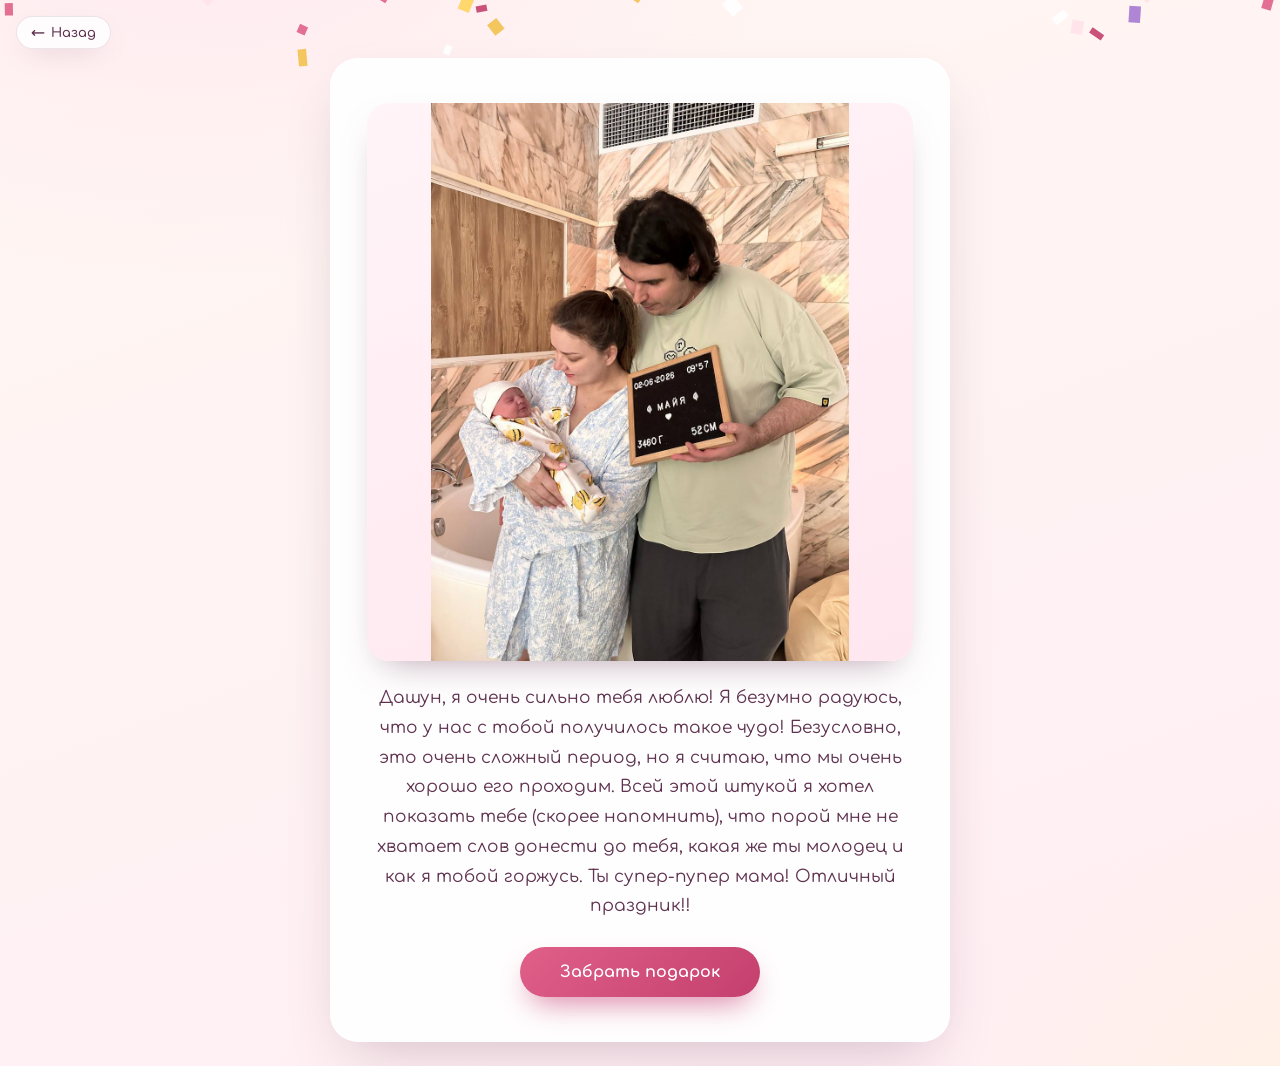
==== commit 7c682454: "Wow pass: chapter atmospheres, polaroid photos, success pulse, page transitions, confetti finale" ====
--- a/final.html
+++ b/final.html
@@ -33,5 +33,7 @@
 
   <script src="js/quiz-data.js"></script>
   <script src="js/back.js"></script>
+  <script src="js/celebrate.js"></script>
+  <script src="js/transitions.js"></script>
 </body>
 </html>
--- a/css/quiz.css
+++ b/css/quiz.css
@@ -34,6 +34,43 @@
   --focus-ring: rgba(185, 168, 255, 0.9);
 }
 
+/* ---------- атмосферная глубина по главам ---------- */
+body.chapter-1 {
+  background:
+    radial-gradient(1100px 700px at 15% -10%, #ffe9f0 0%, transparent 55%),
+    radial-gradient(1000px 800px at 110% 110%, #fff2df 0%, transparent 50%),
+    linear-gradient(160deg, #fff7f2 0%, #ffeef4 100%);
+}
+
+body.chapter-2 {
+  background:
+    radial-gradient(1100px 700px at 15% -10%, #fff0e2 0%, transparent 55%),
+    radial-gradient(1000px 800px at 110% 110%, #ffe6d8 0%, transparent 50%),
+    linear-gradient(160deg, #fff6ee 0%, #ffe9df 100%);
+}
+
+body.chapter-3 {
+  background:
+    radial-gradient(1100px 700px at 15% -10%, #f3ecff 0%, transparent 55%),
+    radial-gradient(1000px 800px at 110% 110%, #ffe3ef 0%, transparent 50%),
+    linear-gradient(160deg, #faf4ff 0%, #ffeaf3 100%);
+}
+
+body.chapter-4 {
+  background:
+    radial-gradient(1100px 700px at 15% -10%, #ffe0ea 0%, transparent 55%),
+    radial-gradient(1000px 800px at 110% 110%, #ffe9c9 0%, transparent 50%),
+    linear-gradient(160deg, #fff2ea 0%, #ffe4ec 100%);
+}
+
+body.theme-stars.chapter-1,
+body.theme-stars.chapter-2,
+body.theme-stars.chapter-3,
+body.theme-stars.chapter-4 {
+  background:
+    radial-gradient(circle at 50% 120%, #2b2352 0%, #141033 45%, #05030f 100%);
+}
+
 body.theme-stars .card {
   background: rgba(32, 27, 58, 0.72);
   border-color: rgba(160, 150, 220, 0.28);
@@ -97,6 +134,29 @@
   }
 }
 
+/* единый паттерн победы: короткий пульс карточки перед переходом */
+.card--success {
+  animation: successPulse 0.7s var(--ease-standard) both;
+}
+
+@keyframes successPulse {
+  0% {
+    box-shadow: var(--shadow-lg);
+    transform: scale(1);
+  }
+  35% {
+    box-shadow:
+      0 0 0 6px rgba(224, 96, 138, 0.22),
+      0 0 55px -8px rgba(224, 96, 138, 0.8),
+      var(--shadow-lg);
+    transform: scale(1.012);
+  }
+  100% {
+    box-shadow: var(--shadow-lg);
+    transform: scale(1);
+  }
+}
+
 /* ---------- прогресс ---------- */
 .progress {
   display: flex;
@@ -130,11 +190,15 @@
 
 /* ---------- вопрос ---------- */
 .question-photo {
-  border-radius: var(--radius-md);
-  overflow: hidden;
-  margin-bottom: 22px;
-  box-shadow: var(--shadow-md);
-  background: linear-gradient(160deg, #fff4f8 0%, #ffe7ef 100%);
+  margin: 0 auto 24px;
+  padding: 12px 12px 34px;
+  background: #fff;
+  border-radius: 8px;
+  box-shadow:
+    0 22px 46px -22px rgba(95, 51, 80, 0.55),
+    0 3px 12px -8px rgba(95, 51, 80, 0.3);
+  transform: rotate(-1.4deg);
+  animation: photoFade 0.5s var(--ease-standard) both;
 }
 
 .question-photo img {
@@ -143,6 +207,8 @@
   height: auto;
   max-height: 46vh;
   object-fit: contain;
+  border-radius: 3px;
+  animation: photoReveal 0.7s var(--ease-standard) both;
 }
 
 .story {
@@ -1096,6 +1162,44 @@
   background: #000;
 }
 
+/* полароид-рамка для личных фото на экране раскрытия */
+.reveal-photo.polaroid {
+  padding: 12px 12px 34px;
+  background: #fff;
+  border-radius: 8px;
+  overflow: visible;
+  box-shadow:
+    0 22px 46px -22px rgba(95, 51, 80, 0.55),
+    0 3px 12px -8px rgba(95, 51, 80, 0.3);
+  transform: rotate(1.2deg);
+  animation: photoFade 0.5s var(--ease-standard) both;
+}
+
+.reveal-photo.polaroid img {
+  border-radius: 3px;
+  animation: photoReveal 0.7s var(--ease-standard) both;
+}
+
+@keyframes photoFade {
+  from {
+    opacity: 0;
+  }
+  to {
+    opacity: 1;
+  }
+}
+
+@keyframes photoReveal {
+  from {
+    opacity: 0;
+    transform: scale(1.06);
+  }
+  to {
+    opacity: 1;
+    transform: scale(1);
+  }
+}
+
 .reveal-text {
   font-size: 17px;
   line-height: 1.75;
@@ -1115,6 +1219,42 @@
   margin-bottom: 26px;
 }
 
+/* ---------- живые переходы между страницами ---------- */
+@keyframes pageOut {
+  to {
+    opacity: 0;
+    transform: translateY(-12px);
+  }
+}
+
+.stage.is-leaving,
+.landing.is-leaving {
+  animation: pageOut 0.22s var(--ease-standard) both;
+  pointer-events: none;
+}
+
+/* ---------- праздничный финал ---------- */
+.confetti-canvas {
+  position: fixed;
+  inset: 0;
+  z-index: 60;
+  pointer-events: none;
+}
+
+.gift-art--glow svg {
+  animation: giftGlow 2.6s ease-in-out infinite;
+}
+
+@keyframes giftGlow {
+  0%,
+  100% {
+    filter: drop-shadow(0 8px 20px rgba(224, 96, 138, 0.15));
+  }
+  50% {
+    filter: drop-shadow(0 16px 34px rgba(224, 96, 138, 0.6));
+  }
+}
+
 @media (max-width: 480px) {
   body {
     padding: 14px;
@@ -1144,7 +1284,13 @@
   .wipe__content,
   .safe__surprise,
   .gift-art,
-  .ball {
+  .ball,
+  .question-photo,
+  .question-photo img,
+  .reveal-photo.polaroid,
+  .reveal-photo.polaroid img,
+  .card--success,
+  .gift-art--glow svg {
     animation: none;
   }
 }
